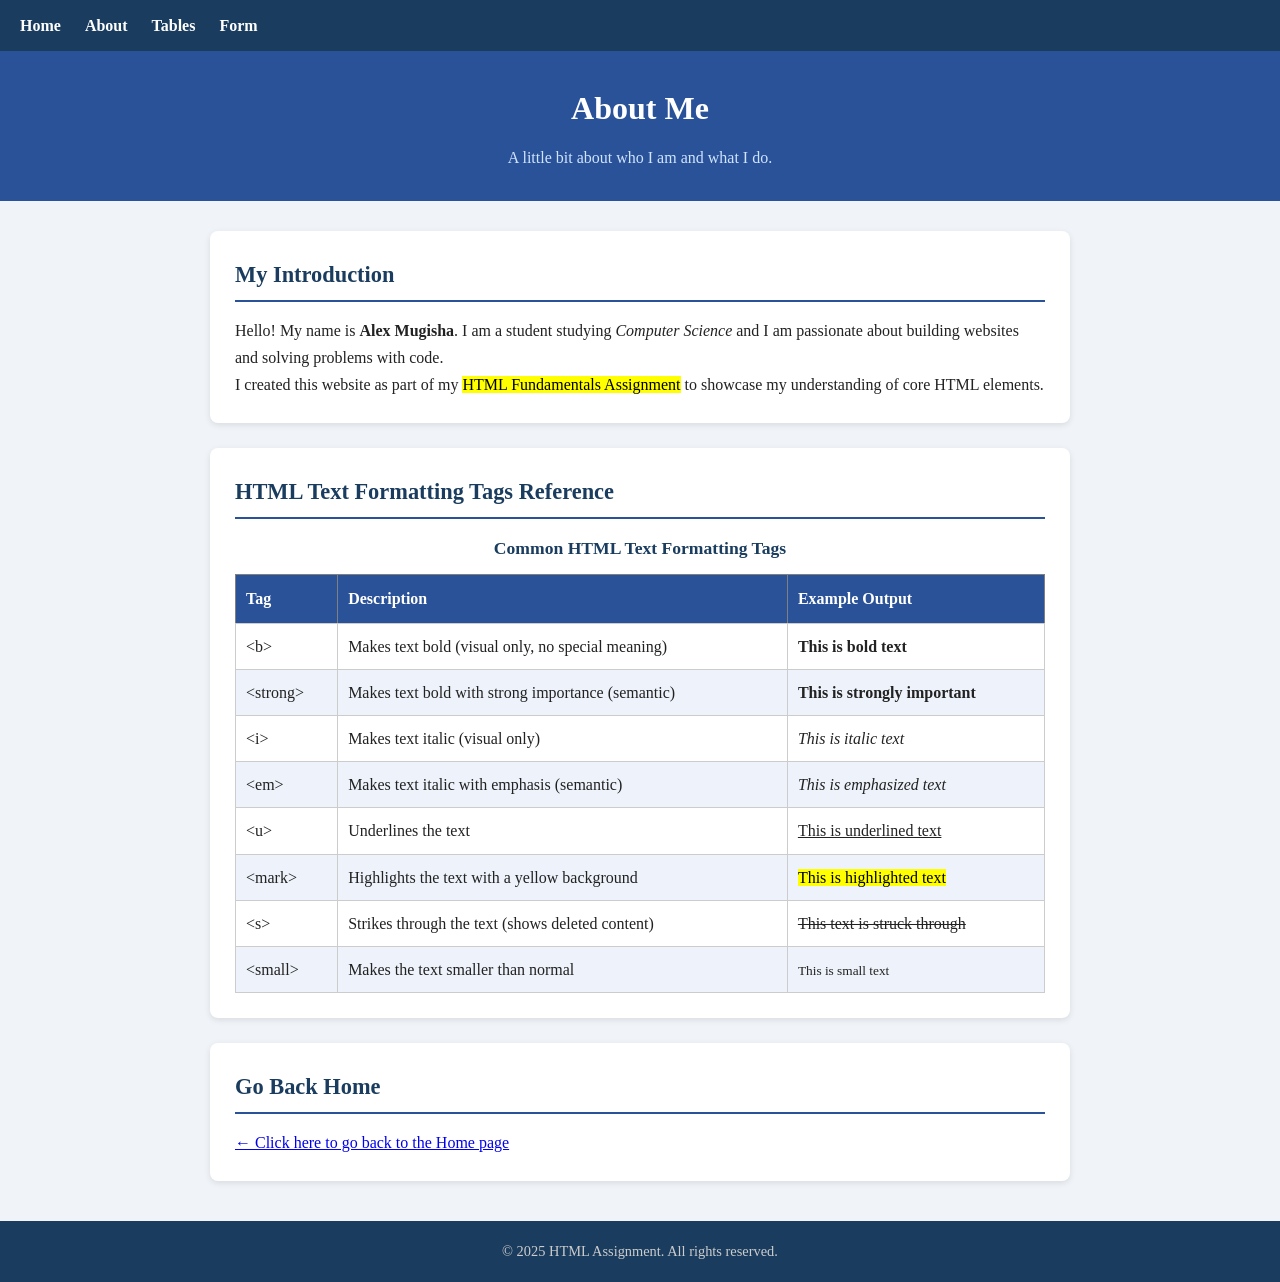
==== about.html @ f1483518 "First Commit" ====
<!DOCTYPE html>
<html lang="en">
<head>
  <meta charset="UTF-8" />
  <meta name="viewport" content="width=device-width, initial-scale=1.0"/>
  <title>About Me</title>
  <link rel="stylesheet" href="style.css" />
</head>
<body>

  <!-- NAVIGATION -->
  <nav>
    <a href="index.html" title="Go to Home Page">Home</a>
    <a href="about.html" title="Learn about me">About</a>
    <a href="table.html" title="View data tables">Tables</a>
    <a href="form.html" title="Fill out a form">Form</a>
  </nav>

  <header>
    <h1>About Me</h1>
    <p>A little bit about who I am and what I do.</p>
  </header>

  <main>

    <section>
      <h2>My Introduction</h2>
      <p>Hello! My name is <strong>Alex Mugisha</strong>. I am a student studying <em>Computer Science</em> and I am passionate about building websites and solving problems with code.</p>
      <p>I created this website as part of my <mark>HTML Fundamentals Assignment</mark> to showcase my understanding of core HTML elements.</p>
    </section>

    <!-- TEXT FORMATTING REFERENCE TABLE -->
    <section>
      <h2>HTML Text Formatting Tags Reference</h2>

      <table border="1">
        <caption>Common HTML Text Formatting Tags</caption>
        <thead>
          <tr>
            <th>Tag</th>
            <th>Description</th>
            <th>Example Output</th>
          </tr>
        </thead>
        <tbody>
          <tr>
            <td>&lt;b&gt;</td>
            <td>Makes text bold (visual only, no special meaning)</td>
            <td><b>This is bold text</b></td>
          </tr>
          <tr>
            <td>&lt;strong&gt;</td>
            <td>Makes text bold with strong importance (semantic)</td>
            <td><strong>This is strongly important</strong></td>
          </tr>
          <tr>
            <td>&lt;i&gt;</td>
            <td>Makes text italic (visual only)</td>
            <td><i>This is italic text</i></td>
          </tr>
          <tr>
            <td>&lt;em&gt;</td>
            <td>Makes text italic with emphasis (semantic)</td>
            <td><em>This is emphasized text</em></td>
          </tr>
          <tr>
            <td>&lt;u&gt;</td>
            <td>Underlines the text</td>
            <td><u>This is underlined text</u></td>
          </tr>
          <tr>
            <td>&lt;mark&gt;</td>
            <td>Highlights the text with a yellow background</td>
            <td><mark>This is highlighted text</mark></td>
          </tr>
          <tr>
            <td>&lt;s&gt;</td>
            <td>Strikes through the text (shows deleted content)</td>
            <td><s>This text is struck through</s></td>
          </tr>
          <tr>
            <td>&lt;small&gt;</td>
            <td>Makes the text smaller than normal</td>
            <td><small>This is small text</small></td>
          </tr>
        </tbody>
      </table>
    </section>

    <section>
      <h2>Go Back Home</h2>
      <p><a href="index.html" title="Return to the Home page">← Click here to go back to the Home page</a></p>
    </section>

  </main>

  <footer>
    <p>&copy; 2025 HTML Assignment. All rights reserved.</p>
  </footer>

</body>
</html>
---- style.css ----
/* ===========================
   style.css - External Stylesheet
   HTML Assignment - Bonus CSS
   =========================== */

* {
  box-sizing: border-box;
  margin: 0;
  padding: 0;
}

body {
  font-family: Georgia, serif;
  background-color: #f0f4f8;
  color: #222;
  line-height: 1.7;
}

nav {
  background-color: #1a3c5e;
  padding: 12px 20px;
}

nav a {
  color: #ffffff;
  text-decoration: none;
  margin-right: 20px;
  font-size: 16px;
  font-weight: bold;
}

nav a:hover {
  text-decoration: underline;
  color: #f0c040;
}

header {
  background-color: #2a5298;
  color: white;
  padding: 30px 20px;
  text-align: center;
}

header h1 {
  font-size: 2em;
  margin-bottom: 8px;
}

header p {
  font-size: 1em;
  color: #d0e4ff;
}

main {
  max-width: 900px;
  margin: 30px auto;
  padding: 0 20px;
}

section {
  background-color: #ffffff;
  border-radius: 8px;
  padding: 25px;
  margin-bottom: 25px;
  box-shadow: 0 2px 6px rgba(0,0,0,0.1);
}

h2 {
  color: #1a3c5e;
  margin-bottom: 15px;
  font-size: 1.4em;
  border-bottom: 2px solid #2a5298;
  padding-bottom: 6px;
}

ol, ul {
  padding-left: 25px;
}

ol li, ul li {
  margin-bottom: 8px;
}

img {
  border: 3px solid #2a5298;
  border-radius: 6px;
  display: block;
  margin-bottom: 8px;
}

table {
  width: 100%;
  border-collapse: collapse;
  margin-top: 10px;
}

caption {
  font-weight: bold;
  font-size: 1.1em;
  margin-bottom: 10px;
  color: #1a3c5e;
}

th {
  background-color: #2a5298;
  color: white;
  padding: 10px;
  text-align: left;
}

td {
  padding: 9px 10px;
  border: 1px solid #ccc;
}

tbody tr:nth-child(even) {
  background-color: #eef3fb;
}

tbody tr:hover {
  background-color: #d0e4ff;
}

form div {
  margin-bottom: 15px;
}

label {
  font-weight: bold;
  color: #1a3c5e;
}

input[type="text"],
input[type="email"] {
  width: 100%;
  padding: 9px;
  margin-top: 5px;
  border: 1px solid #aaa;
  border-radius: 4px;
  font-size: 15px;
  background-color: #f9fbff;
}

input[type="submit"] {
  background-color: #2a5298;
  color: white;
  padding: 10px 25px;
  border: none;
  border-radius: 4px;
  font-size: 16px;
  cursor: pointer;
}

input[type="submit"]:hover {
  background-color: #1a3c5e;
}

footer {
  text-align: center;
  padding: 18px;
  background-color: #1a3c5e;
  color: #ccc;
  font-size: 0.9em;
  margin-top: 40px;
}
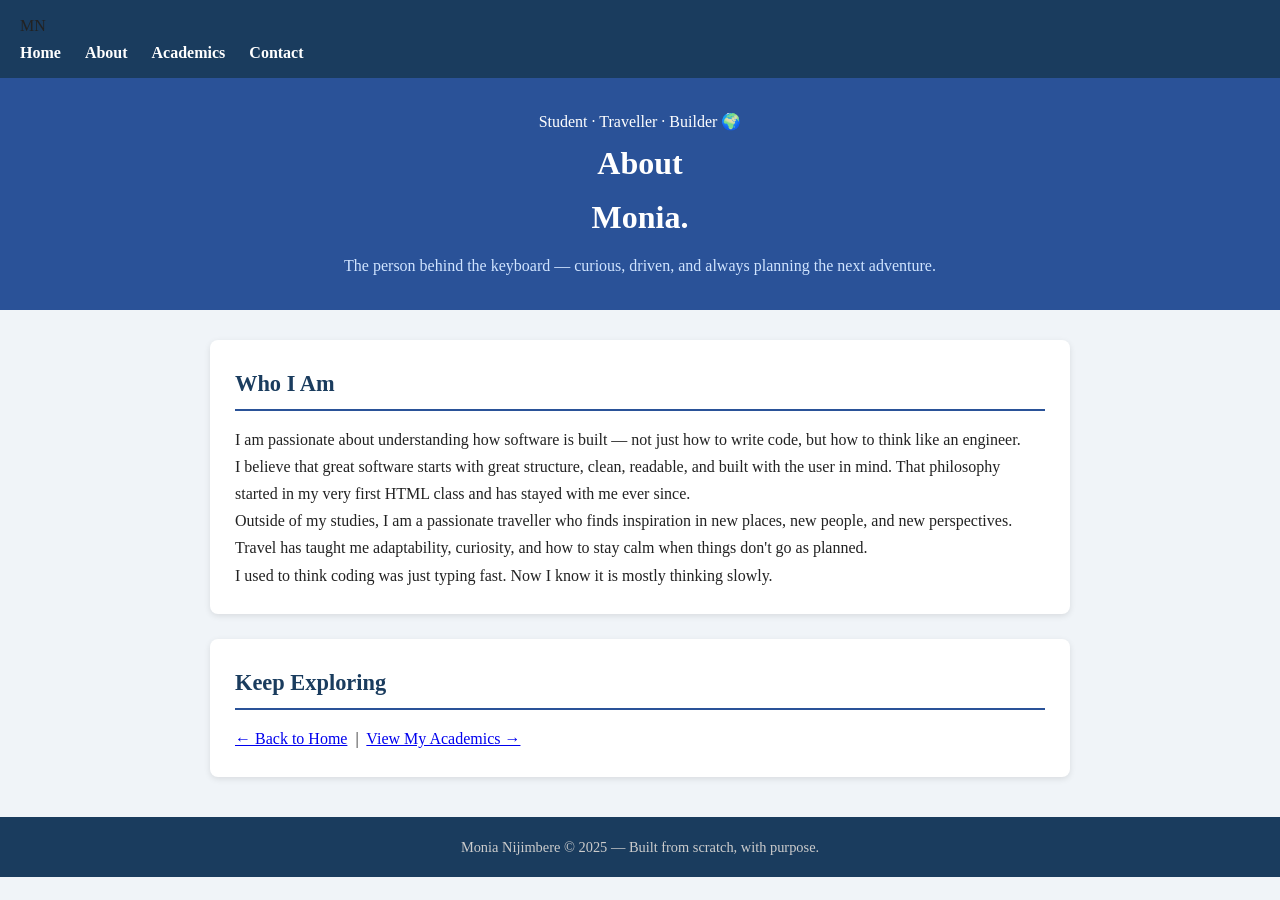
==== commit adc44698: "changes" ====
--- a/about.html
+++ b/about.html
@@ -3,99 +3,58 @@
 <head>
   <meta charset="UTF-8" />
   <meta name="viewport" content="width=device-width, initial-scale=1.0"/>
-  <title>About Me</title>
+  <title>About Monia Nijimbere</title>
   <link rel="stylesheet" href="style.css" />
+  <link href="https://fonts.googleapis.com/css2?family=Space+Mono:wght@400;700&family=Syne:wght@400;700;800&display=swap" rel="stylesheet"/>
 </head>
 <body>
 
-  <!-- NAVIGATION -->
   <nav>
-    <a href="index.html" title="Go to Home Page">Home</a>
-    <a href="about.html" title="Learn about me">About</a>
-    <a href="table.html" title="View data tables">Tables</a>
-    <a href="form.html" title="Fill out a form">Form</a>
+    <div class="nav-logo">MN</div>
+    <div class="nav-links">
+      <a href="index.html" title="Go to Home Page">Home</a>
+      <a href="about.html" title="Learn about Monia">About</a>
+      <a href="table.html" title="View courses and skills">Academics</a>
+      <a href="form.html" title="Get in touch with Monia">Contact</a>
+    </div>
   </nav>
 
-  <header>
-    <h1>About Me</h1>
-    <p>A little bit about who I am and what I do.</p>
+  <header class="page-header">
+    <div class="hero-tag">Student · Traveller · Builder 🌍</div>
+    <h1>About<br/><span class="accent">Monia.</span></h1>
+    <p>The person behind the keyboard — curious, driven, and always planning the next adventure.</p>
   </header>
 
   <main>
 
-    <section>
-      <h2>My Introduction</h2>
-      <p>Hello! My name is <strong>Alex Mugisha</strong>. I am a student studying <em>Computer Science</em> and I am passionate about building websites and solving problems with code.</p>
-      <p>I created this website as part of my <mark>HTML Fundamentals Assignment</mark> to showcase my understanding of core HTML elements.</p>
+    <section class="card">
+      
+      <h2>Who I Am</h2>
+      <p>I am passionate about understanding how software is built — not just how to write code, but how to think like an engineer.</p>
+
+      <p>I believe that great software starts with great structure, clean, readable, and built with the user in mind. That philosophy started in my very first HTML class and has stayed with me ever since.</p>
+
+      <p>Outside of my studies, I am a passionate traveller who finds inspiration in new places, new people, and new perspectives. Travel has taught me adaptability, curiosity, and how to stay calm when things don't go as planned.</p>
+
+      <p>I used to think coding was just typing fast. Now I know it is mostly thinking slowly.</p>
+    
+      
     </section>
 
-    <!-- TEXT FORMATTING REFERENCE TABLE -->
-    <section>
-      <h2>HTML Text Formatting Tags Reference</h2>
-
-      <table border="1">
-        <caption>Common HTML Text Formatting Tags</caption>
-        <thead>
-          <tr>
-            <th>Tag</th>
-            <th>Description</th>
-            <th>Example Output</th>
-          </tr>
-        </thead>
-        <tbody>
-          <tr>
-            <td>&lt;b&gt;</td>
-            <td>Makes text bold (visual only, no special meaning)</td>
-            <td><b>This is bold text</b></td>
-          </tr>
-          <tr>
-            <td>&lt;strong&gt;</td>
-            <td>Makes text bold with strong importance (semantic)</td>
-            <td><strong>This is strongly important</strong></td>
-          </tr>
-          <tr>
-            <td>&lt;i&gt;</td>
-            <td>Makes text italic (visual only)</td>
-            <td><i>This is italic text</i></td>
-          </tr>
-          <tr>
-            <td>&lt;em&gt;</td>
-            <td>Makes text italic with emphasis (semantic)</td>
-            <td><em>This is emphasized text</em></td>
-          </tr>
-          <tr>
-            <td>&lt;u&gt;</td>
-            <td>Underlines the text</td>
-            <td><u>This is underlined text</u></td>
-          </tr>
-          <tr>
-            <td>&lt;mark&gt;</td>
-            <td>Highlights the text with a yellow background</td>
-            <td><mark>This is highlighted text</mark></td>
-          </tr>
-          <tr>
-            <td>&lt;s&gt;</td>
-            <td>Strikes through the text (shows deleted content)</td>
-            <td><s>This text is struck through</s></td>
-          </tr>
-          <tr>
-            <td>&lt;small&gt;</td>
-            <td>Makes the text smaller than normal</td>
-            <td><small>This is small text</small></td>
-          </tr>
-        </tbody>
-      </table>
-    </section>
-
-    <section>
-      <h2>Go Back Home</h2>
-      <p><a href="index.html" title="Return to the Home page">← Click here to go back to the Home page</a></p>
+    
+    <section class="card">
+      <h2>Keep Exploring</h2>
+      <p>
+        <a href="index.html" title="Return to the Home page">← Back to Home</a>
+        &nbsp;|&nbsp;
+        <a href="table.html" title="See my academic records">View My Academics →</a>
+      </p>
     </section>
 
   </main>
 
   <footer>
-    <p>&copy; 2025 HTML Assignment. All rights reserved.</p>
+    <p>Monia Nijimbere &copy; 2025 — Built from scratch, with purpose.</p>
   </footer>
 
 </body>
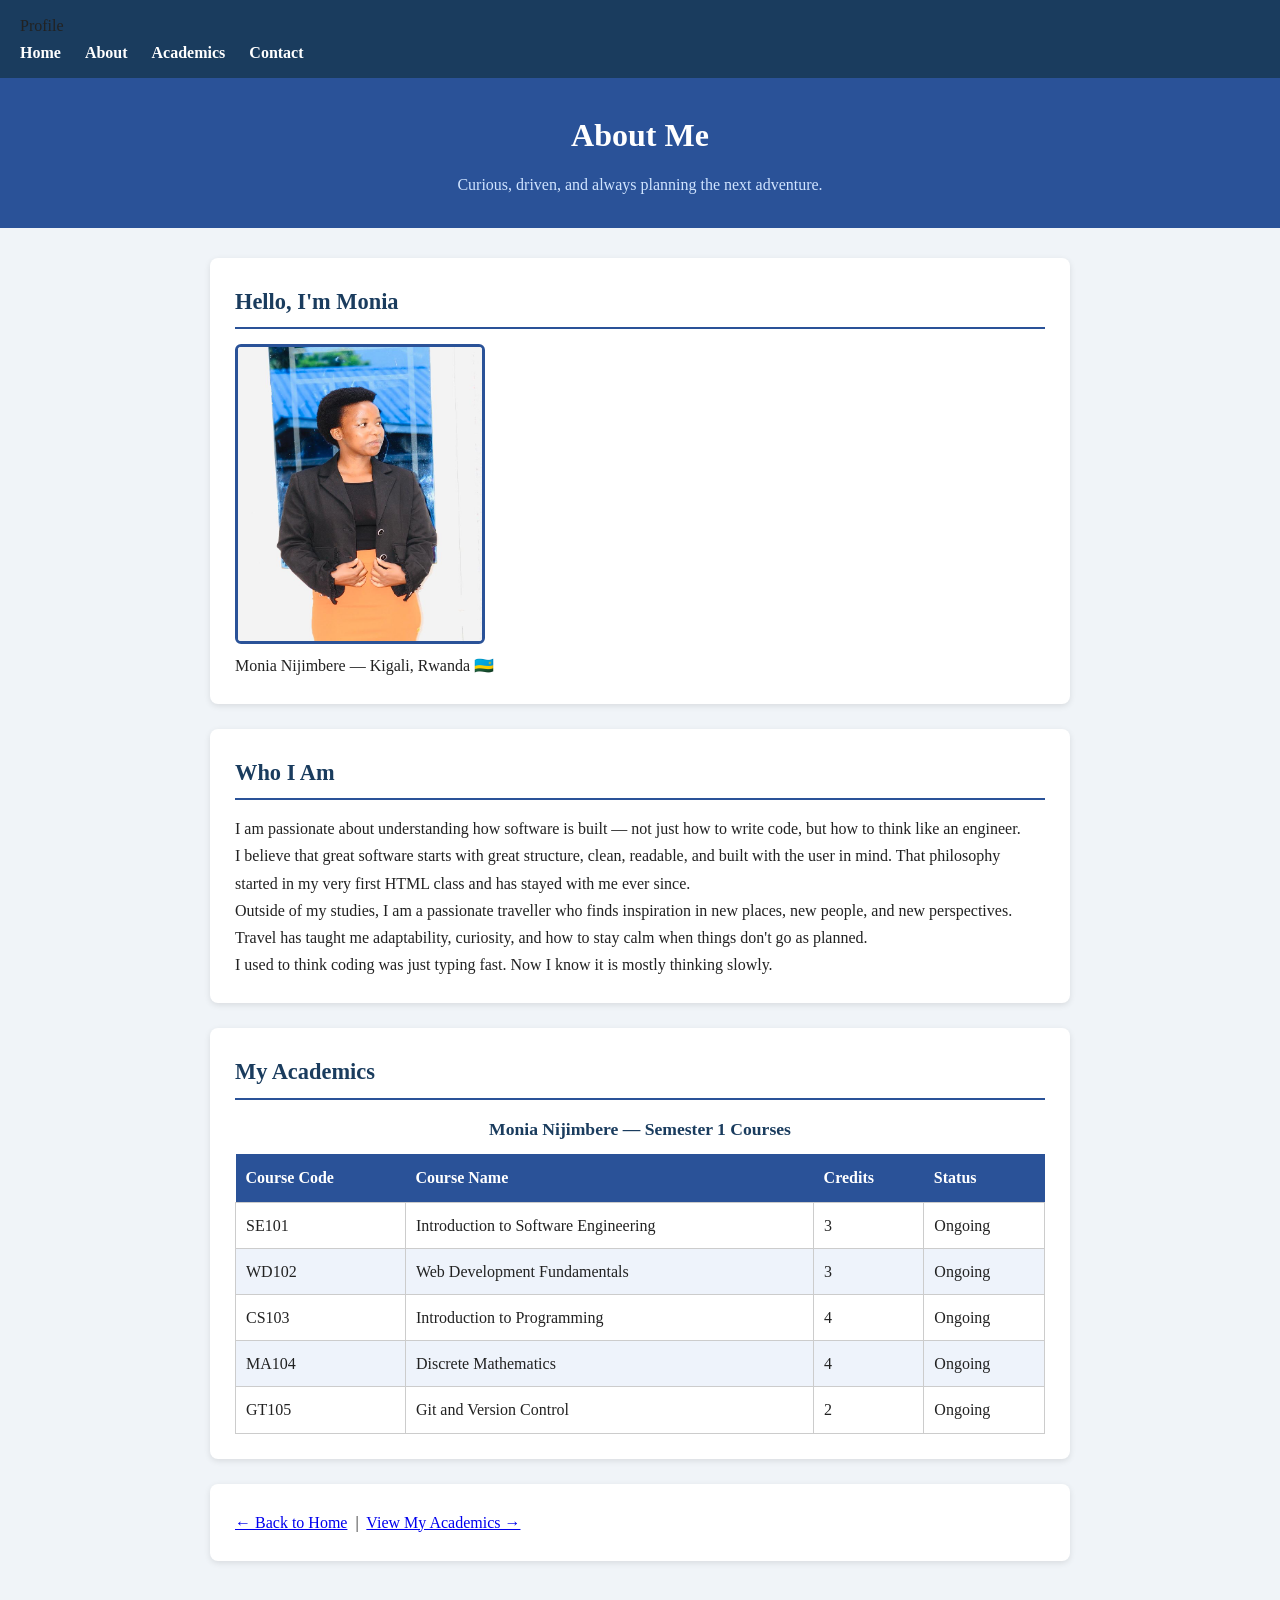
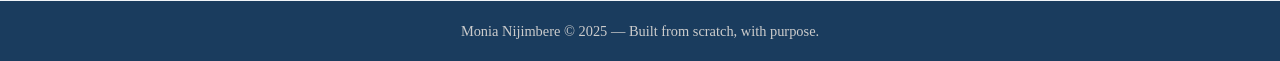
==== commit b38df9e5: "applying the styles" ====
--- a/about.html
+++ b/about.html
@@ -3,14 +3,14 @@
 <head>
   <meta charset="UTF-8" />
   <meta name="viewport" content="width=device-width, initial-scale=1.0"/>
-  <title>About Monia Nijimbere</title>
+  <title>About Me</title>
   <link rel="stylesheet" href="style.css" />
   <link href="https://fonts.googleapis.com/css2?family=Space+Mono:wght@400;700&family=Syne:wght@400;700;800&display=swap" rel="stylesheet"/>
 </head>
 <body>
 
   <nav>
-    <div class="nav-logo">MN</div>
+    <div class="nav-logo">Profile</div>
     <div class="nav-links">
       <a href="index.html" title="Go to Home Page">Home</a>
       <a href="about.html" title="Learn about Monia">About</a>
@@ -20,30 +20,83 @@
   </nav>
 
   <header class="page-header">
-    <div class="hero-tag">Student · Traveller · Builder 🌍</div>
-    <h1>About<br/><span class="accent">Monia.</span></h1>
-    <p>The person behind the keyboard — curious, driven, and always planning the next adventure.</p>
+    <h1>About Me</h1>
+    <p>Curious, driven, and always planning the next adventure.</p>
   </header>
 
   <main>
 
+    <!-- PHOTO -->
     <section class="card">
-      
+      <h2>Hello, I'm Monia</h2>
+      <img
+        src="image.jpg"
+        alt="Monia Nijimbere — Software Engineering Student"
+        width="250"
+        height="300"
+      />
+      <p class="img-caption">Monia Nijimbere — Kigali, Rwanda 🇷🇼</p>
+    </section>
+
+    <!-- BIO -->
+    <section class="card">
       <h2>Who I Am</h2>
       <p>I am passionate about understanding how software is built — not just how to write code, but how to think like an engineer.</p>
-
       <p>I believe that great software starts with great structure, clean, readable, and built with the user in mind. That philosophy started in my very first HTML class and has stayed with me ever since.</p>
-
       <p>Outside of my studies, I am a passionate traveller who finds inspiration in new places, new people, and new perspectives. Travel has taught me adaptability, curiosity, and how to stay calm when things don't go as planned.</p>
-
       <p>I used to think coding was just typing fast. Now I know it is mostly thinking slowly.</p>
-    
-      
     </section>
 
-    
+    <!-- ACADEMICS TABLE -->
     <section class="card">
-      <h2>Keep Exploring</h2>
+      <h2>My Academics</h2>
+      <table>
+        <caption>Monia Nijimbere — Semester 1 Courses</caption>
+        <thead>
+          <tr>
+            <th>Course Code</th>
+            <th>Course Name</th>
+            <th>Credits</th>
+            <th>Status</th>
+          </tr>
+        </thead>
+        <tbody>
+          <tr>
+            <td>SE101</td>
+            <td>Introduction to Software Engineering</td>
+            <td>3</td>
+            <td>Ongoing</td>
+          </tr>
+          <tr>
+            <td>WD102</td>
+            <td>Web Development Fundamentals</td>
+            <td>3</td>
+            <td>Ongoing</td>
+          </tr>
+          <tr>
+            <td>CS103</td>
+            <td>Introduction to Programming</td>
+            <td>4</td>
+            <td>Ongoing</td>
+          </tr>
+          <tr>
+            <td>MA104</td>
+            <td>Discrete Mathematics</td>
+            <td>4</td>
+            <td>Ongoing</td>
+          </tr>
+          <tr>
+            <td>GT105</td>
+            <td>Git and Version Control</td>
+            <td>2</td>
+            <td>Ongoing</td>
+          </tr>
+        </tbody>
+      </table>
+    </section>
+
+    <!-- NAVIGATION -->
+    <section class="card">
       <p>
         <a href="index.html" title="Return to the Home page">← Back to Home</a>
         &nbsp;|&nbsp;
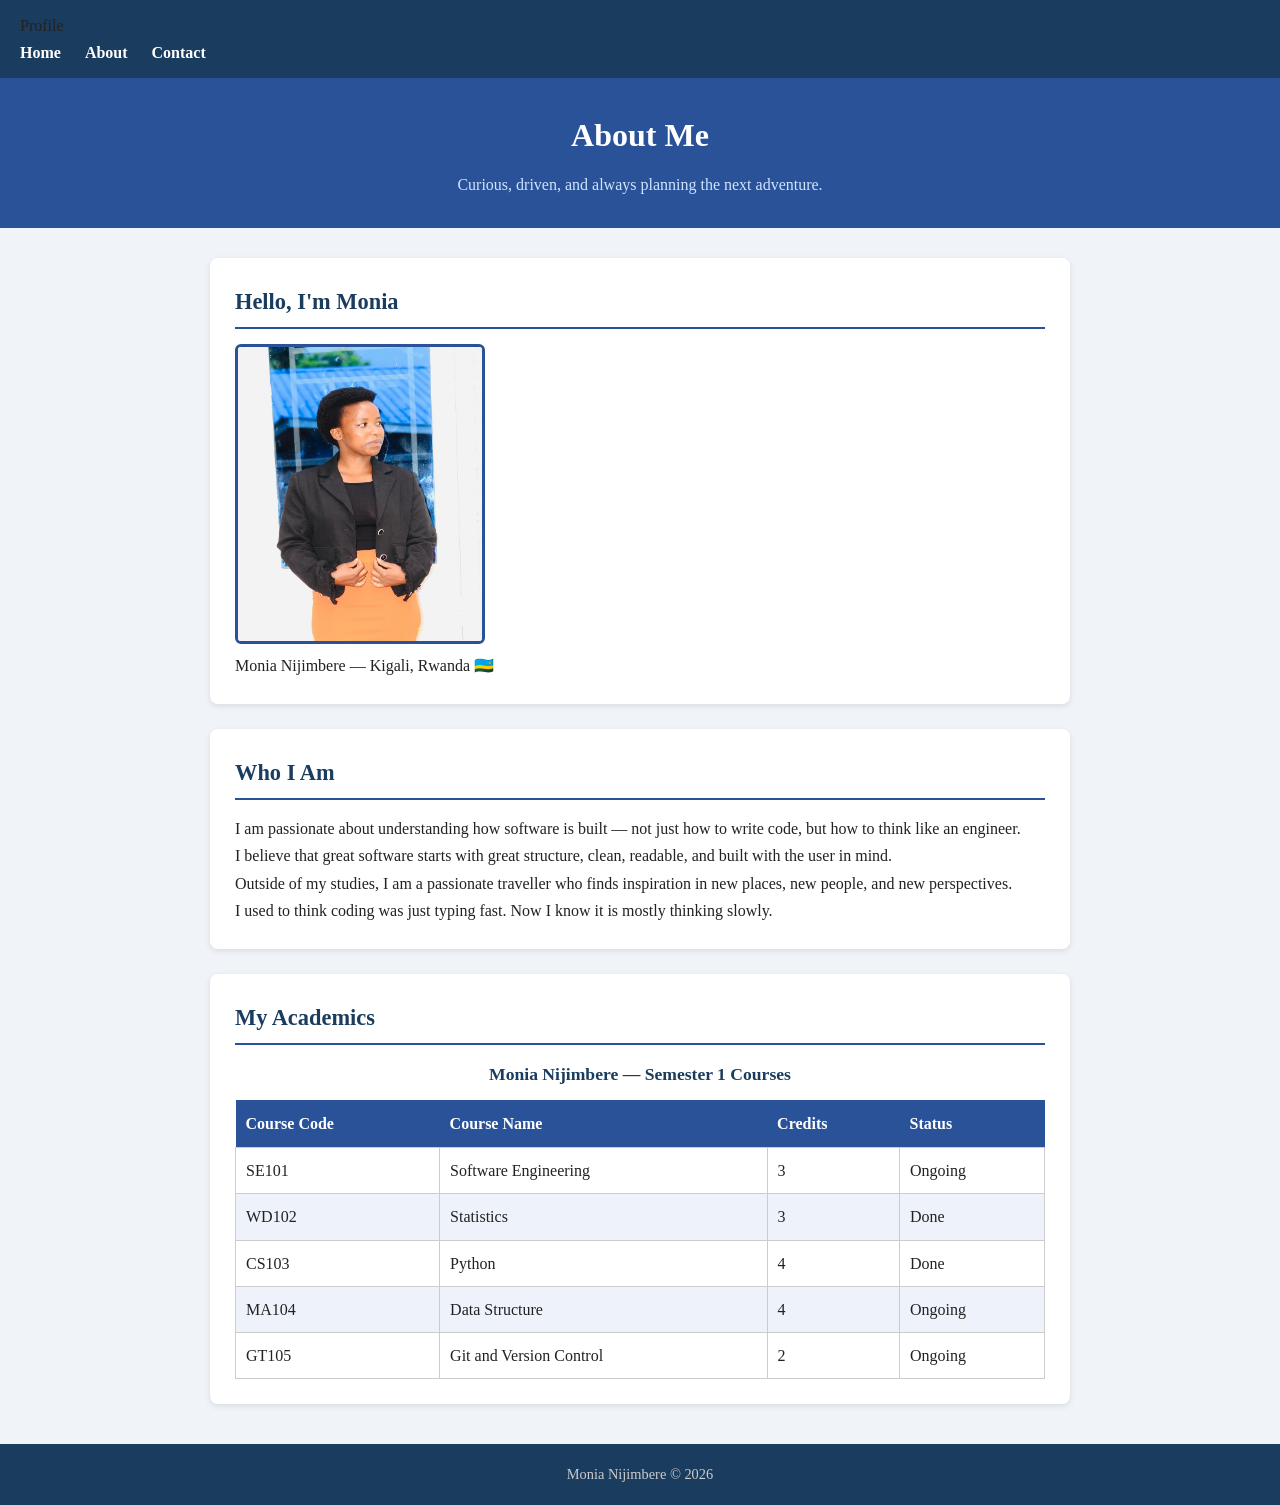
==== commit b1514d2f: "making some changes" ====
--- a/about.html
+++ b/about.html
@@ -3,7 +3,7 @@
 <head>
   <meta charset="UTF-8" />
   <meta name="viewport" content="width=device-width, initial-scale=1.0"/>
-  <title>About Me</title>
+  <title>About Me — Monia Nijimbere</title>
   <link rel="stylesheet" href="style.css" />
   <link href="https://fonts.googleapis.com/css2?family=Space+Mono:wght@400;700&family=Syne:wght@400;700;800&display=swap" rel="stylesheet"/>
 </head>
@@ -14,7 +14,6 @@
     <div class="nav-links">
       <a href="index.html" title="Go to Home Page">Home</a>
       <a href="about.html" title="Learn about Monia">About</a>
-      <a href="table.html" title="View courses and skills">Academics</a>
       <a href="form.html" title="Get in touch with Monia">Contact</a>
     </div>
   </nav>
@@ -26,7 +25,6 @@
 
   <main>
 
-    <!-- PHOTO -->
     <section class="card">
       <h2>Hello, I'm Monia</h2>
       <img
@@ -38,16 +36,14 @@
       <p class="img-caption">Monia Nijimbere — Kigali, Rwanda 🇷🇼</p>
     </section>
 
-    <!-- BIO -->
     <section class="card">
       <h2>Who I Am</h2>
       <p>I am passionate about understanding how software is built — not just how to write code, but how to think like an engineer.</p>
-      <p>I believe that great software starts with great structure, clean, readable, and built with the user in mind. That philosophy started in my very first HTML class and has stayed with me ever since.</p>
-      <p>Outside of my studies, I am a passionate traveller who finds inspiration in new places, new people, and new perspectives. Travel has taught me adaptability, curiosity, and how to stay calm when things don't go as planned.</p>
+      <p>I believe that great software starts with great structure, clean, readable, and built with the user in mind.</p>
+      <p>Outside of my studies, I am a passionate traveller who finds inspiration in new places, new people, and new perspectives.</p>
       <p>I used to think coding was just typing fast. Now I know it is mostly thinking slowly.</p>
     </section>
 
-    <!-- ACADEMICS TABLE -->
     <section class="card">
       <h2>My Academics</h2>
       <table>
@@ -63,25 +59,25 @@
         <tbody>
           <tr>
             <td>SE101</td>
-            <td>Introduction to Software Engineering</td>
+            <td> Software Engineering</td>
             <td>3</td>
             <td>Ongoing</td>
           </tr>
           <tr>
             <td>WD102</td>
-            <td>Web Development Fundamentals</td>
+            <td>Statistics</td>
             <td>3</td>
-            <td>Ongoing</td>
+            <td>Done</td>
           </tr>
           <tr>
             <td>CS103</td>
-            <td>Introduction to Programming</td>
+            <td>Python</td>
             <td>4</td>
-            <td>Ongoing</td>
+            <td>Done</td>
           </tr>
           <tr>
             <td>MA104</td>
-            <td>Discrete Mathematics</td>
+            <td>Data Structure</td>
             <td>4</td>
             <td>Ongoing</td>
           </tr>
@@ -95,19 +91,10 @@
       </table>
     </section>
 
-    <!-- NAVIGATION -->
-    <section class="card">
-      <p>
-        <a href="index.html" title="Return to the Home page">← Back to Home</a>
-        &nbsp;|&nbsp;
-        <a href="table.html" title="See my academic records">View My Academics →</a>
-      </p>
-    </section>
-
   </main>
 
   <footer>
-    <p>Monia Nijimbere &copy; 2025 — Built from scratch, with purpose.</p>
+    <p>Monia Nijimbere &copy; 2026</p>
   </footer>
 
 </body>
